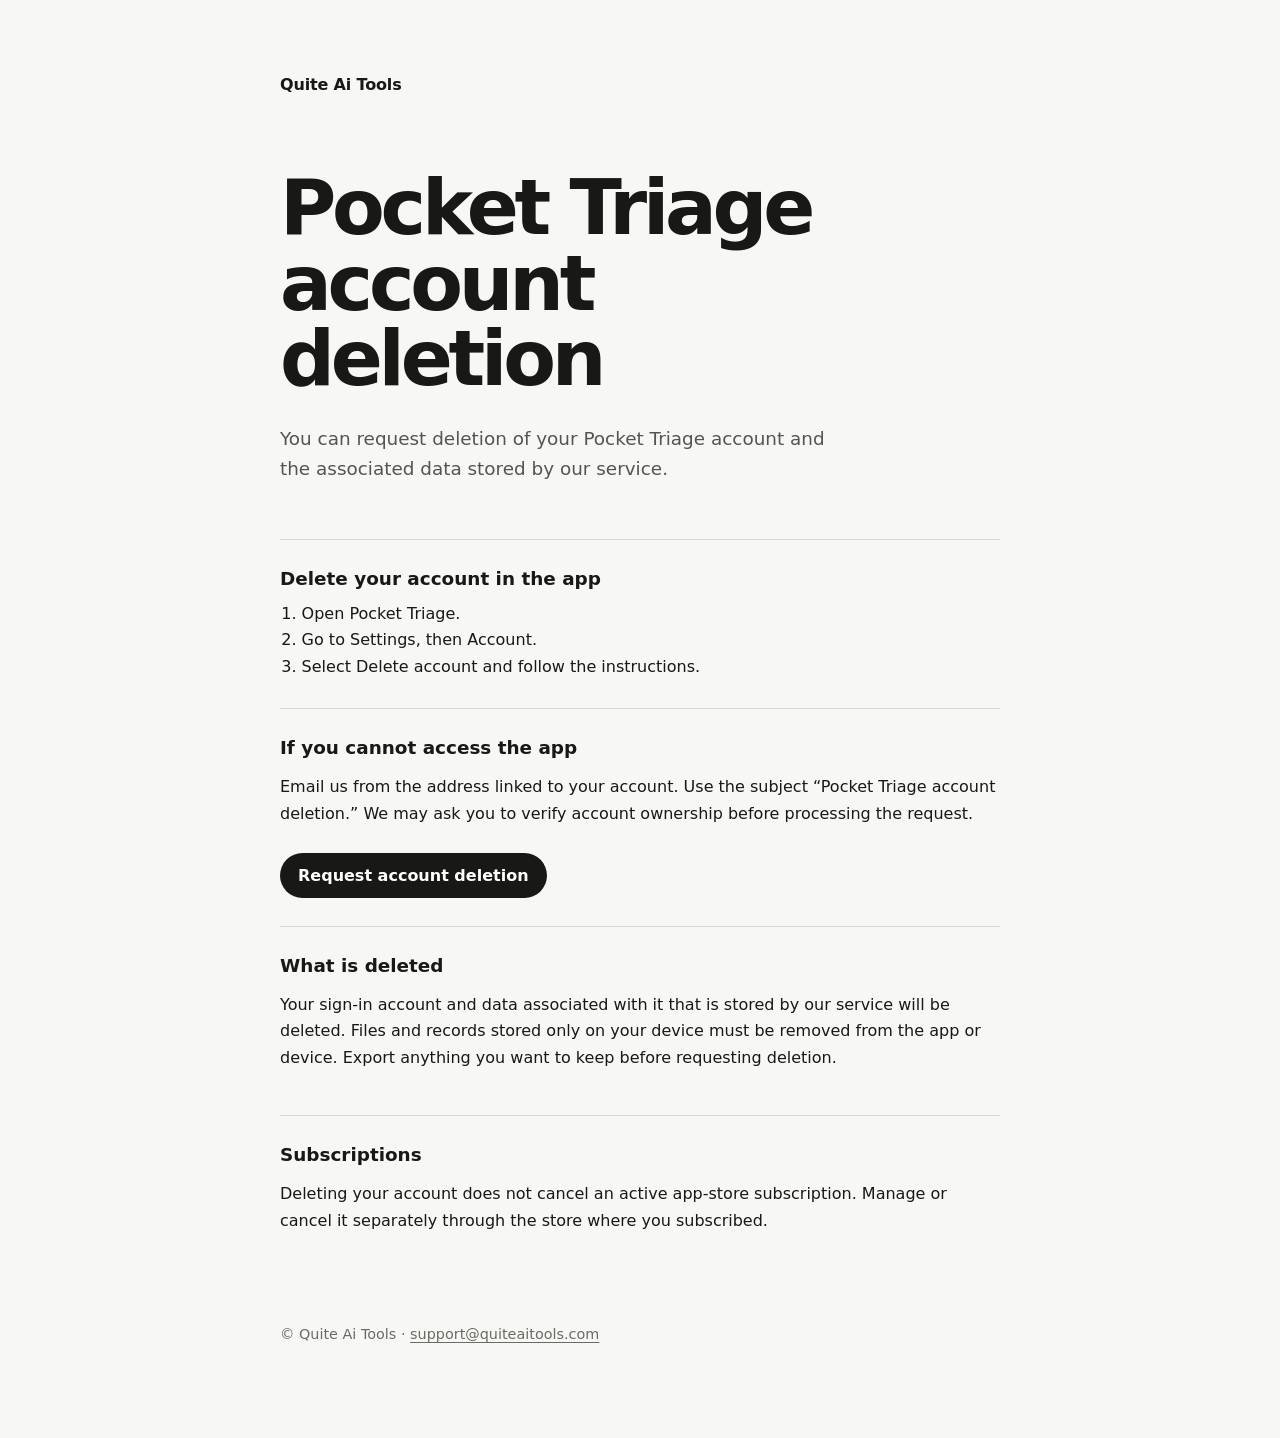
==== index.html @ eaf90dbe "Add Pocket Triage account deletion page" ====
<!doctype html>
<html lang="en">
<head>
  <meta charset="utf-8">
  <meta name="viewport" content="width=device-width, initial-scale=1">
  <meta name="description" content="Request deletion of your Pocket Triage account and associated service data.">
  <title>Pocket Triage account deletion | Quite Ai Tools</title>
  <style>
    :root { color-scheme: light dark; font-family: Inter, ui-sans-serif, system-ui, -apple-system, BlinkMacSystemFont, "Segoe UI", sans-serif; }
    * { box-sizing: border-box; }
    body { margin: 0; background: #f7f7f5; color: #181816; }
    main { width: min(720px, calc(100% - 40px)); margin: 0 auto; padding: 72px 0 96px; }
    .brand { margin: 0 0 72px; font-size: 1rem; font-weight: 650; letter-spacing: -.01em; }
    h1 { max-width: 620px; margin: 0; font-size: clamp(2.4rem, 8vw, 4.8rem); line-height: .98; letter-spacing: -.055em; }
    .lead { margin: 28px 0 56px; max-width: 580px; color: #55554f; font-size: 1.15rem; line-height: 1.6; }
    section { padding: 28px 0; border-top: 1px solid #d9d9d3; }
    h2 { margin: 0 0 12px; font-size: 1.15rem; }
    p, li { line-height: 1.65; }
    ol { margin: 0; padding-left: 1.35rem; }
    a { color: inherit; text-underline-offset: 3px; }
    .button { display: inline-block; margin-top: 10px; padding: 13px 18px; border-radius: 999px; background: #181816; color: #fff; font-weight: 650; text-decoration: none; }
    footer { margin-top: 48px; color: #6b6b64; font-size: .9rem; }
    @media (prefers-color-scheme: dark) {
      body { background: #151513; color: #f2f2ed; }
      .lead, footer { color: #b8b8b0; }
      section { border-color: #383834; }
      .button { background: #f2f2ed; color: #151513; }
    }
  </style>
</head>
<body>
  <main>
    <p class="brand">Quite Ai Tools</p>
    <h1>Pocket Triage account deletion</h1>
    <p class="lead">You can request deletion of your Pocket Triage account and the associated data stored by our service.</p>

    <section>
      <h2>Delete your account in the app</h2>
      <ol>
        <li>Open Pocket Triage.</li>
        <li>Go to Settings, then Account.</li>
        <li>Select Delete account and follow the instructions.</li>
      </ol>
    </section>

    <section>
      <h2>If you cannot access the app</h2>
      <p>Email us from the address linked to your account. Use the subject “Pocket Triage account deletion.” We may ask you to verify account ownership before processing the request.</p>
      <a class="button" href="mailto:support@quiteaitools.com?subject=Pocket%20Triage%20account%20deletion">Request account deletion</a>
    </section>

    <section>
      <h2>What is deleted</h2>
      <p>Your sign-in account and data associated with it that is stored by our service will be deleted. Files and records stored only on your device must be removed from the app or device. Export anything you want to keep before requesting deletion.</p>
    </section>

    <section>
      <h2>Subscriptions</h2>
      <p>Deleting your account does not cancel an active app-store subscription. Manage or cancel it separately through the store where you subscribed.</p>
    </section>

    <footer>© Quite Ai Tools · <a href="mailto:support@quiteaitools.com">support@quiteaitools.com</a></footer>
  </main>
</body>
</html>
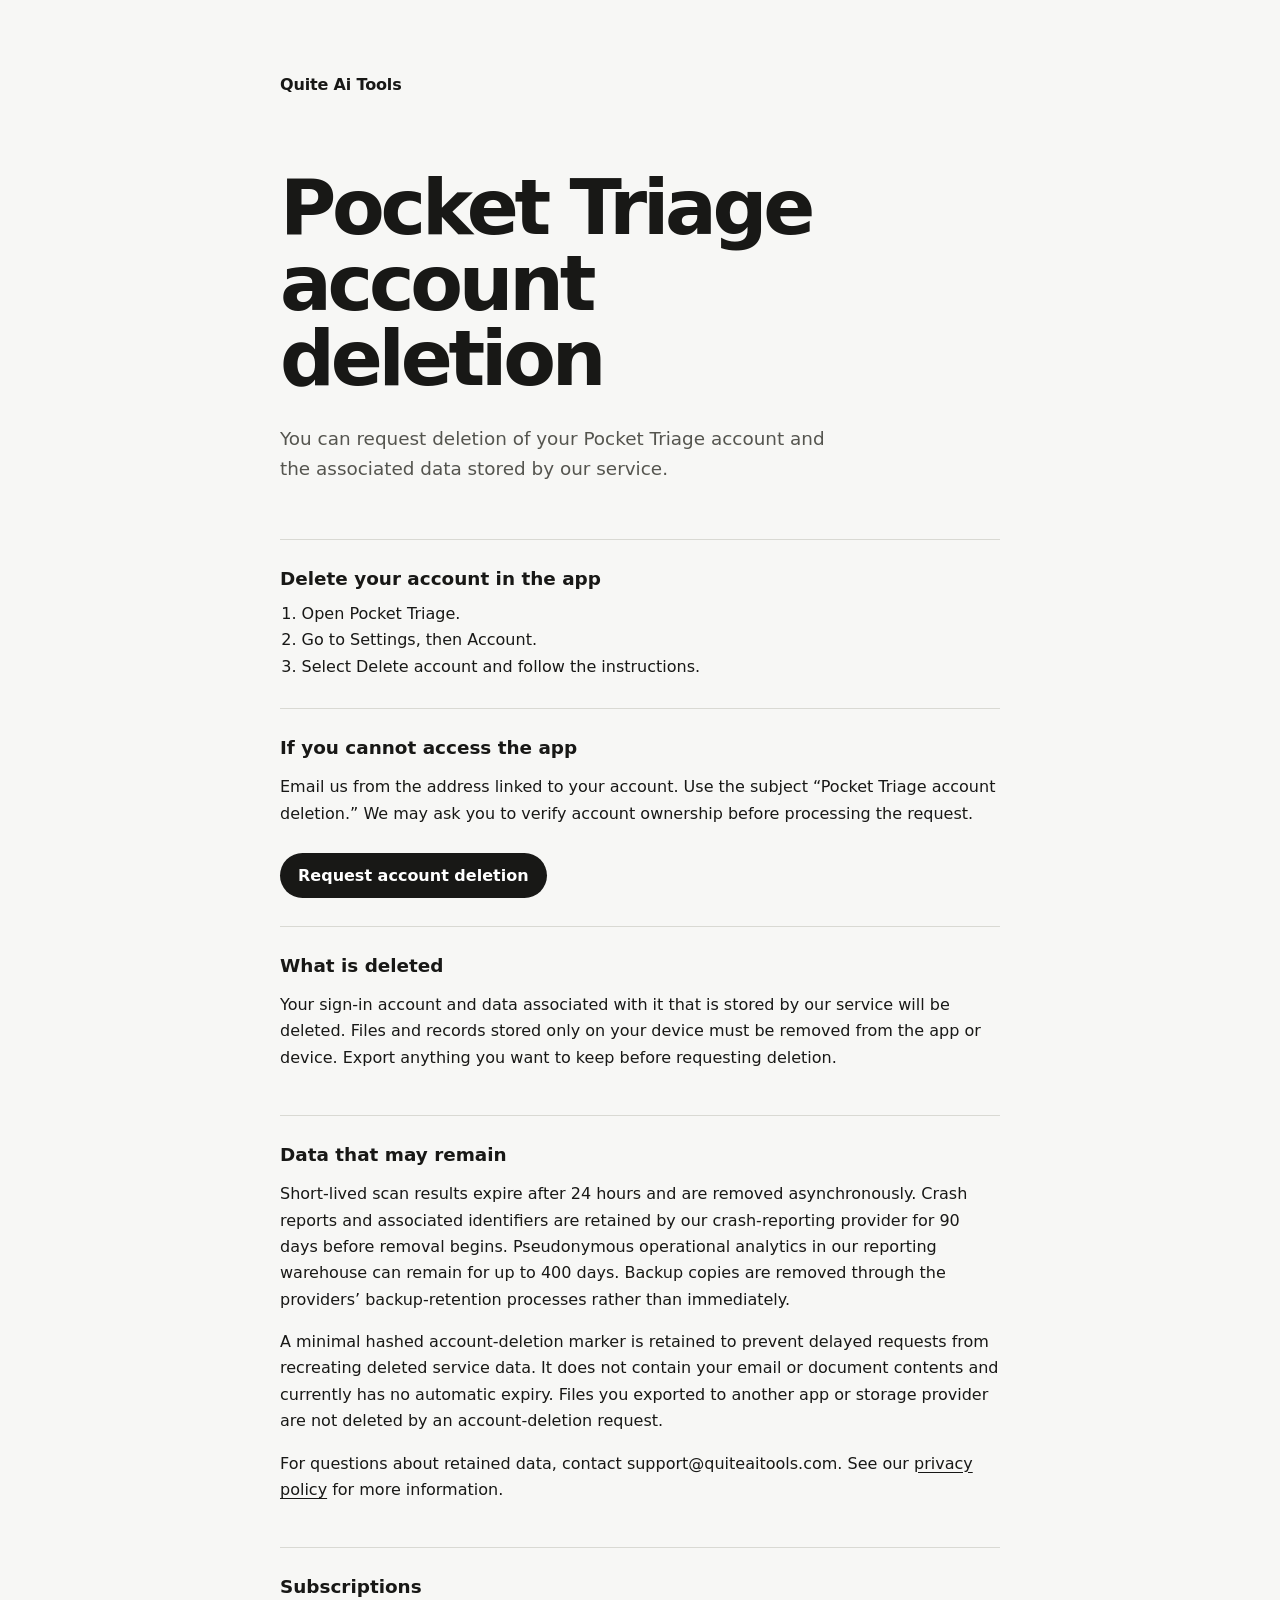
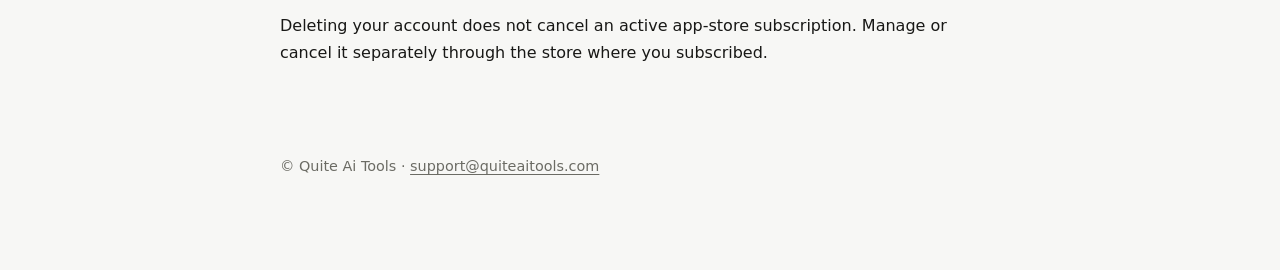
==== commit 72811fd9: "Clarify reminder handling and account deletion retention" ====
--- a/index.html
+++ b/index.html
@@ -55,6 +55,13 @@
     </section>
 
     <section>
+      <h2>Data that may remain</h2>
+      <p>Short-lived scan results expire after 24 hours and are removed asynchronously. Crash reports and associated identifiers are retained by our crash-reporting provider for 90 days before removal begins. Pseudonymous operational analytics in our reporting warehouse can remain for up to 400 days. Backup copies are removed through the providers’ backup-retention processes rather than immediately.</p>
+      <p>A minimal hashed account-deletion marker is retained to prevent delayed requests from recreating deleted service data. It does not contain your email or document contents and currently has no automatic expiry. Files you exported to another app or storage provider are not deleted by an account-deletion request.</p>
+      <p>For questions about retained data, contact support@quiteaitools.com. See our <a href="privacy.html">privacy policy</a> for more information.</p>
+    </section>
+
+    <section>
       <h2>Subscriptions</h2>
       <p>Deleting your account does not cancel an active app-store subscription. Manage or cancel it separately through the store where you subscribed.</p>
     </section>
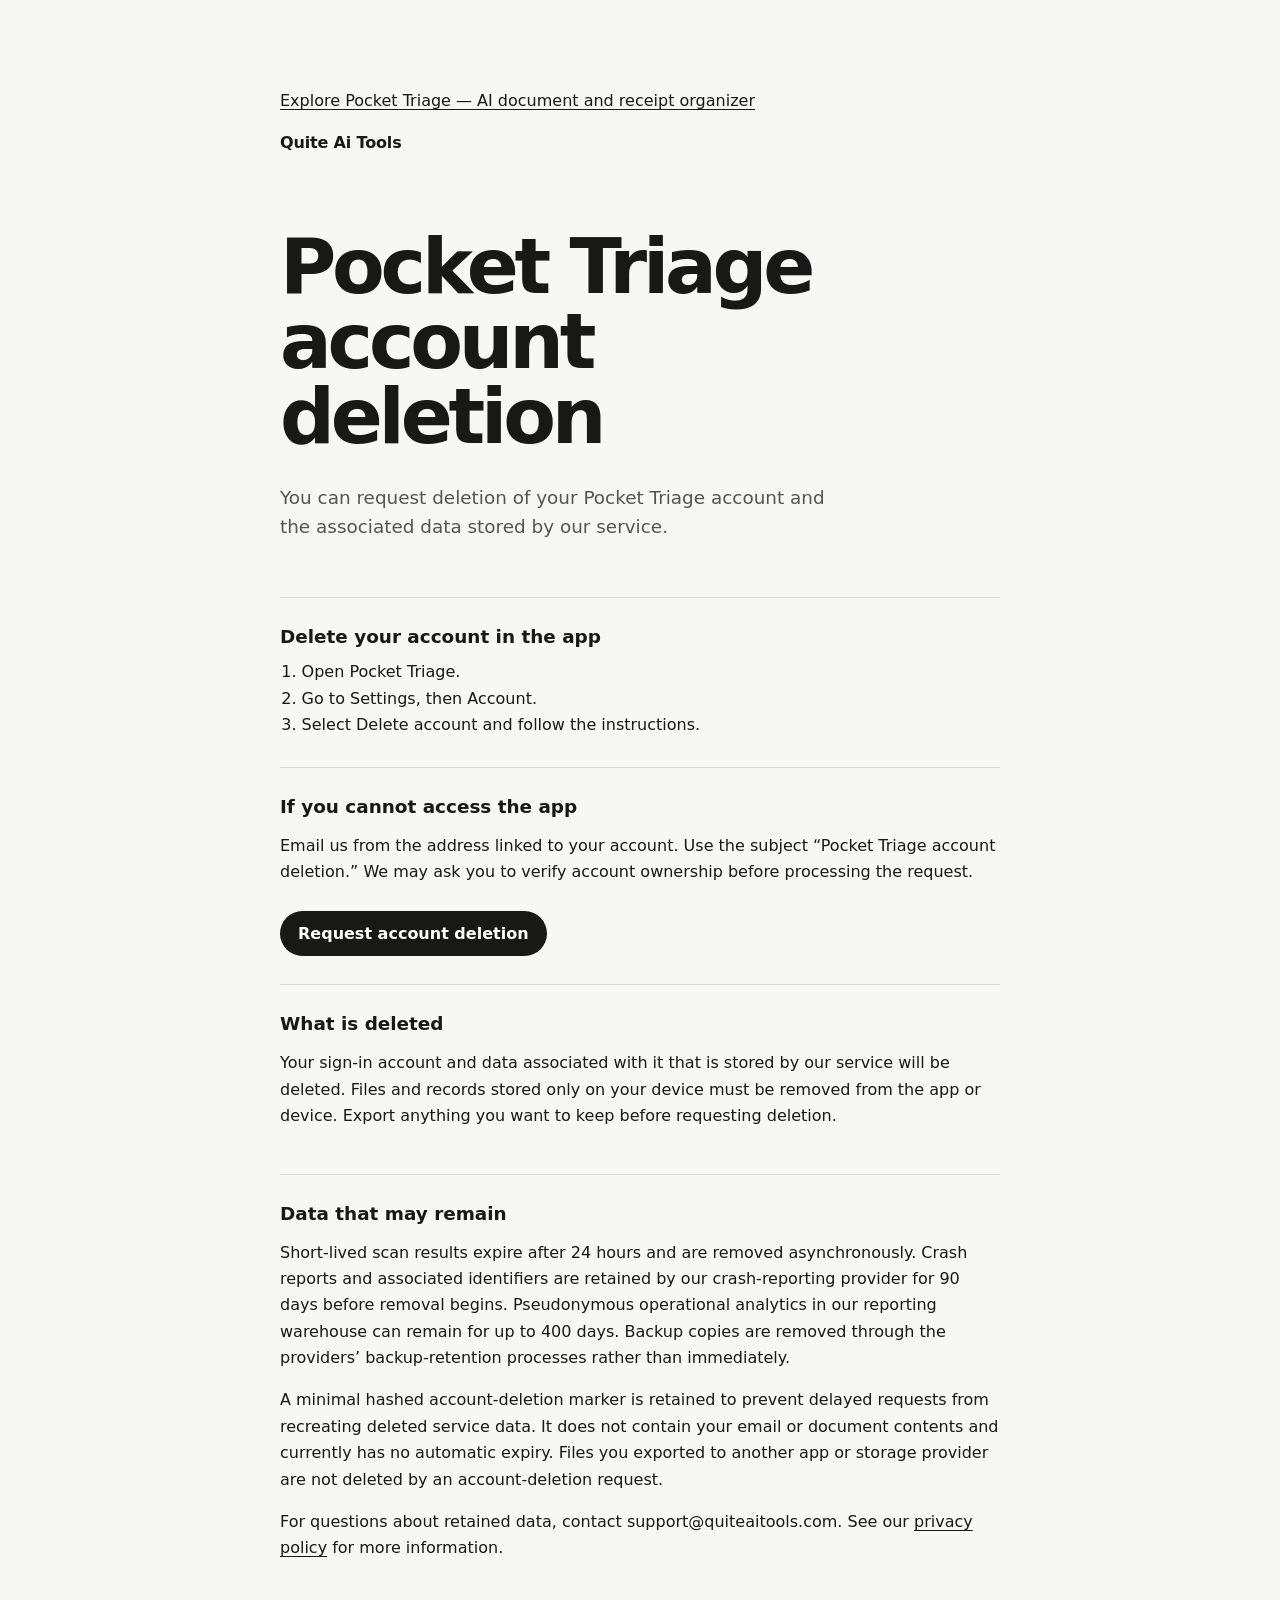
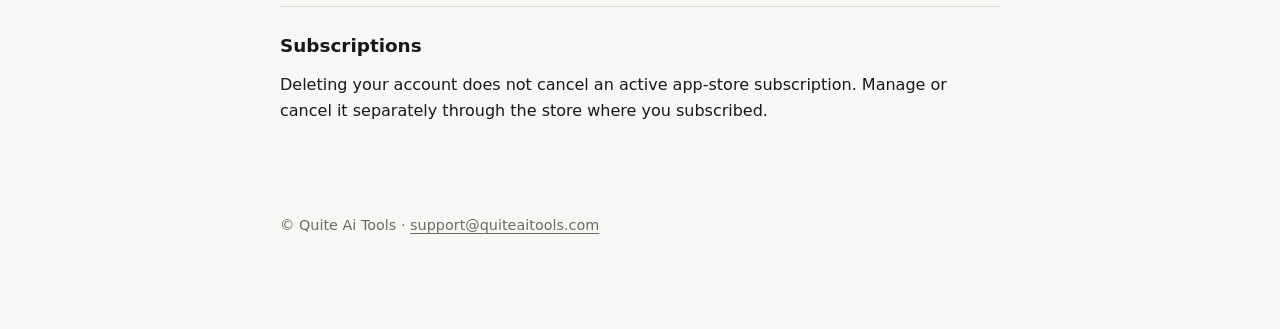
==== commit d71f3a84: "Link Pocket Triage product page from support" ====
--- a/index.html
+++ b/index.html
@@ -30,6 +30,7 @@
 </head>
 <body>
   <main>
+    <p><a href="pocket-triage.html">Explore Pocket Triage — AI document and receipt organizer</a></p>
     <p class="brand">Quite Ai Tools</p>
     <h1>Pocket Triage account deletion</h1>
     <p class="lead">You can request deletion of your Pocket Triage account and the associated data stored by our service.</p>
